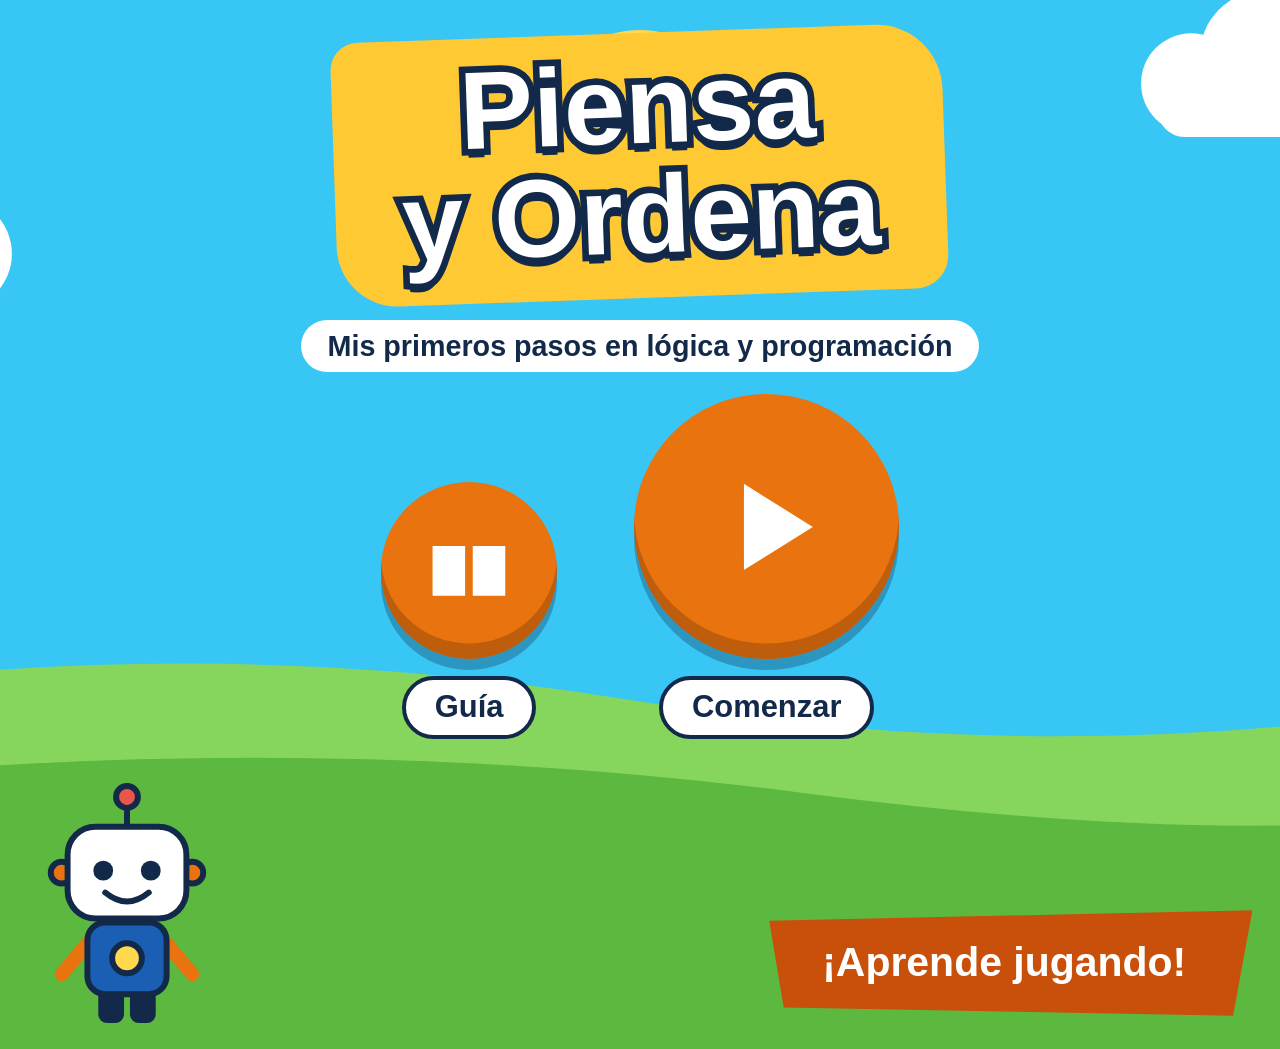
==== index.html @ 7f55fd0a "Add initial HTML structure, SVG images, and JavaScript functionality for the educational app - Creat" ====
<!DOCTYPE html>
<html lang="es">
<head>
  <meta charset="UTF-8">
  <meta name="viewport" content="width=device-width, initial-scale=1">
  <title>Piensa y Ordena - Informática, primer grado</title>
  <link rel="stylesheet" href="css/estilos.css">
</head>
<body>

  <main id="app">

    <!-- PANTALLA 1: INICIO (portada y guía didáctica) -->
    <section id="pantalla-inicio" class="pantalla escena" aria-labelledby="titulo-inicio">

      <header class="cabecera">
        <h1 id="titulo-inicio" class="titulo"><span>Piensa</span><span>y Ordena</span></h1>
        <p class="subtitulo">Mis primeros pasos en lógica y programación</p>
      </header>

      <div class="botones">
        <button type="button" id="btn-guia" class="boton-redondo">
          <span class="circulo">
            <svg viewBox="0 0 24 24" aria-hidden="true"><path d="M2.5 5.5h8.5v13H2.5zM13 5.5h8.5v13H13z"/></svg>
          </span>
          <span class="etiqueta">Guía</span>
        </button>

        <button type="button" id="btn-comenzar" class="boton-redondo grande">
          <span class="circulo">
            <svg viewBox="0 0 24 24" aria-hidden="true"><path d="M8 4.5v15l12-7.5z"/></svg>
          </span>
          <span class="etiqueta">Comenzar</span>
        </button>
      </div>

      <p id="aviso" class="aviso" role="status" aria-live="polite"></p>

      <div class="pie">
        <img class="mascota" src="img/mascota.svg" alt="">
        <p class="cinta">¡Aprende jugando!</p>
      </div>

      <!-- GUÍA DIDÁCTICA (se abre con el botón Guía) -->
      <dialog id="guia" aria-labelledby="guia-titulo">
        <div class="guia-contenido">
          <h2 id="guia-titulo">Guía didáctica</h2>

          <div class="guia-columnas">
            <section aria-labelledby="datos-titulo">
              <h3 id="datos-titulo">Datos del recurso</h3>
              <dl>
                <dt>Nivel educativo</dt>
                <dd>Primer grado de primaria</dd>
                <dt>Asignatura</dt>
                <dd>Informática, Área 4: Lógica y Programación</dd>
                <dt>Dirigido a</dt>
                <dd>Estudiantes de primer grado, de 6 a 7 años</dd>
                <dt>Objetivo de aprendizaje (MEDUCA)</dt>
                <dd>Reconocer los principios básicos de programación a través de ejemplos simples y juegos interactivos.</dd>
              </dl>
            </section>

            <section aria-labelledby="nav-titulo">
              <h3 id="nav-titulo">Cómo moverte</h3>
              <ul>
                <li>Toca <strong>Adelante</strong> para ir a la siguiente pantalla.</li>
                <li>Toca <strong>Atrás</strong> para volver.</li>
                <li>Toca <strong>Inicio</strong> para regresar a esta pantalla.</li>
                <li>Toca <strong>Mapa</strong> para elegir a dónde ir.</li>
                <li>Toca <strong>Ayuda</strong> si no sabes qué hacer.</li>
                <li>Toca <strong>Sonido</strong> para escuchar o silenciar.</li>
              </ul>
            </section>
          </div>

          <button type="button" id="btn-cerrar-guia" class="boton-secundario">Cerrar</button>
        </div>
      </dialog>

    </section>

  </main>

  <script src="js/app.js"></script>
</body>
</html>
---- css/estilos.css ----
/* ==========================================================
   Piensa y Ordena - Estilos
   Etapa 3: pantalla de inicio (estilo escena de juego)
   Diseño fluido: todo se mide en "rem" y el tamaño base crece
   o se reduce según el ancho de la pantalla.
   ========================================================== */

/* ---- Colores y medidas (se cambian aquí) ---- */
:root {
  --tinta: #12294a;          /* texto y contornos */
  --cielo: #38c6f4;
  --azul: #1a5fb4;
  --azul-oscuro: #134a8e;
  --amarillo: #ffc933;
  --naranja: #e8730f;        /* botones redondos */
  --naranja-oscuro: #c8500a; /* cinta */
  --blanco: #ffffff;
  --borde: #b9d6ee;

  --fuente: "Trebuchet MS", "Segoe UI", Verdana, Arial, sans-serif;
}

/* Tamaño base fluido: 14px en celulares, hasta 30px en pantallas grandes */
html { font-size: clamp(14px, 1.1vw + 8px, 30px); }

/* ---- Base ---- */
* { box-sizing: border-box; }

body {
  margin: 0;
  font-family: var(--fuente);
  font-size: 1.25rem;
  line-height: 1.5;
  color: var(--tinta);
  background: var(--cielo);
}

/* ---- Escena de inicio ---- */
.escena {
  min-height: 100vh;
  min-height: 100dvh;        /* respeta la barra del navegador en celulares */
  display: flex;
  flex-direction: column;
  align-items: center;
  justify-content: space-between;
  padding: 1.5rem 1.25rem 0;
  background: url("../img/fondo.svg") center bottom / cover no-repeat, var(--cielo);
}

/* ---- Título ---- */
.cabecera { text-align: center; }

.titulo {
  display: inline-flex;
  flex-direction: column;
  margin: 0;
  padding: 0.15em 0.6em 0.25em;
  font-size: min(5rem, 14vw);  /* nunca más ancho que la pantalla */
  line-height: 1;
  color: var(--blanco);
  background: var(--amarillo);
  border-radius: 0.25em 0.6em 0.3em 0.55em;
  transform: rotate(-2deg);
  -webkit-text-stroke: 0.12em var(--tinta);
  paint-order: stroke fill;
  text-shadow: 0 0.08em 0 var(--tinta);
}

.subtitulo {
  display: inline-block;
  max-width: 100%;
  margin: 1rem 0 0;
  padding: 0.2rem 1.2rem;
  font-size: 1.3rem;
  font-weight: bold;
  background: var(--blanco);
  border-radius: 1.3rem;
}

/* ---- Botones redondos ---- */
.botones {
  display: flex;
  align-items: flex-end;
  justify-content: center;
  gap: clamp(1.5rem, 6vw, 4rem);
  margin: 1rem 0;
}

.boton-redondo {
  display: flex;
  flex-direction: column;
  align-items: center;
  gap: 0.75rem;
  padding: 0;
  font: inherit;
  color: var(--tinta);
  background: none;
  border: 0;
  cursor: pointer;
}

.circulo {
  display: flex;
  align-items: center;
  justify-content: center;
  width: 8rem;
  height: 8rem;
  background: var(--naranja);
  border-radius: 50%;
  box-shadow: inset 0 -0.7rem 0 rgba(0, 0, 0, 0.18), 0 0.5rem 0 rgba(18, 41, 74, 0.3);
}

.grande .circulo {
  width: 12rem;
  height: 12rem;
}

.circulo svg {
  width: 52%;
  height: 52%;
  fill: var(--blanco);
}

.etiqueta {
  padding: 0.2rem 1.3rem;
  font-size: 1.4rem;
  font-weight: bold;
  background: var(--blanco);
  border: 0.2rem solid var(--tinta);
  border-radius: 999px;
}

.boton-redondo:active .circulo { transform: translateY(0.4rem); }

.boton-redondo:focus-visible {
  outline: 0.3rem solid var(--amarillo);
  outline-offset: 0.4rem;
  border-radius: 1.5rem;
}

.aviso {
  max-width: 100%;
  margin: 0;
  padding: 0.1rem 1.1rem;
  font-size: 1.05rem;
  text-align: center;
  background: var(--blanco);
  border-radius: 1rem;
}

.aviso:empty { display: none; }

/* ---- Mascota y cinta ---- */
.pie {
  display: flex;
  align-items: flex-end;
  justify-content: space-between;
  width: 100%;
  max-width: 70rem;
  margin-top: 0.75rem;
}

.mascota {
  width: 9rem;
  height: auto;
  margin-bottom: 0.6rem;
}

.cinta {
  margin: 0 0 1.5rem;
  padding: 1rem 3rem 1rem 2.4rem;
  font-size: clamp(1.1rem, 3.2vw, 2rem);
  font-weight: bold;
  color: var(--blanco);
  background: var(--naranja-oscuro);
  clip-path: polygon(0 10%, 100% 0, 96% 100%, 3% 92%);
}

/* ---- Guía didáctica (ventana) ---- */
dialog {
  width: min(48rem, 92vw);
  max-height: 90vh;
  max-height: 90dvh;
  padding: 0;
  overflow: auto;
  color: var(--tinta);
  background: var(--blanco);
  border: 0.25rem solid var(--borde);
  border-radius: 1.4rem;
}

dialog::backdrop { background: rgba(18, 41, 74, 0.6); }

.guia-contenido { padding: 1.5rem 2rem 1.75rem; }

.guia-contenido h2 {
  display: inline-block;
  margin: 0 0 1rem;
  padding-bottom: 0.4rem;
  font-size: 2rem;
  border-bottom: 0.25rem solid var(--amarillo);
}

.guia-columnas {
  display: grid;
  grid-template-columns: 1fr 1fr;
  gap: 1.75rem;
}

.guia-contenido h3 {
  margin: 0 0 0.5rem;
  font-size: 1.3rem;
  color: var(--azul);
}

.guia-contenido dl { margin: 0; }
.guia-contenido dt { margin-top: 0.6rem; font-size: 1.05rem; font-weight: bold; }
.guia-contenido dd { margin: 0; font-size: 1.1rem; }
.guia-contenido ul { margin: 0; padding-left: 1.4rem; }
.guia-contenido li { margin-bottom: 0.4rem; font-size: 1.1rem; }

.boton-secundario {
  display: block;
  margin: 1.5rem 0 0 auto;
  padding: 0.6rem 2.2rem;
  min-height: 3.2rem;
  font: inherit;
  font-size: 1.3rem;
  font-weight: bold;
  color: var(--blanco);
  background: var(--azul);
  border: 0;
  border-bottom: 0.3rem solid var(--azul-oscuro);
  border-radius: 0.75rem;
  cursor: pointer;
}

.boton-secundario:hover { background: var(--azul-oscuro); }

.boton-secundario:focus-visible {
  outline: 0.25rem solid var(--amarillo);
  outline-offset: 0.2rem;
}

/* ==========================================================
   Pantallas pequeñas
   ========================================================== */

/* Tableta vertical */
@media (max-width: 800px) {
  .guia-columnas { grid-template-columns: 1fr; }
  .guia-contenido { padding: 1.25rem 1.25rem 1.5rem; }
}

/* Celulares */
@media (max-width: 480px) {
  .escena { padding: 1rem 0.75rem 0; }
  .mascota { width: 5.5rem; }
  .cinta { padding: 0.7rem 1.8rem 0.7rem 1.5rem; margin-bottom: 1rem; }
  .subtitulo { font-size: 1.1rem; }
}

/* Pantallas bajas (celular o tableta en horizontal) */
@media (max-height: 560px) {
  .titulo { font-size: min(3rem, 14vw); }
  .circulo { width: 5.5rem; height: 5.5rem; }
  .grande .circulo { width: 7.5rem; height: 7.5rem; }
  .etiqueta { font-size: 1.15rem; }
  .botones { margin: 0.5rem 0; }
  .mascota { width: 4.5rem; }
  .cinta { margin-bottom: 0.75rem; padding-top: 0.5rem; padding-bottom: 0.5rem; }
}
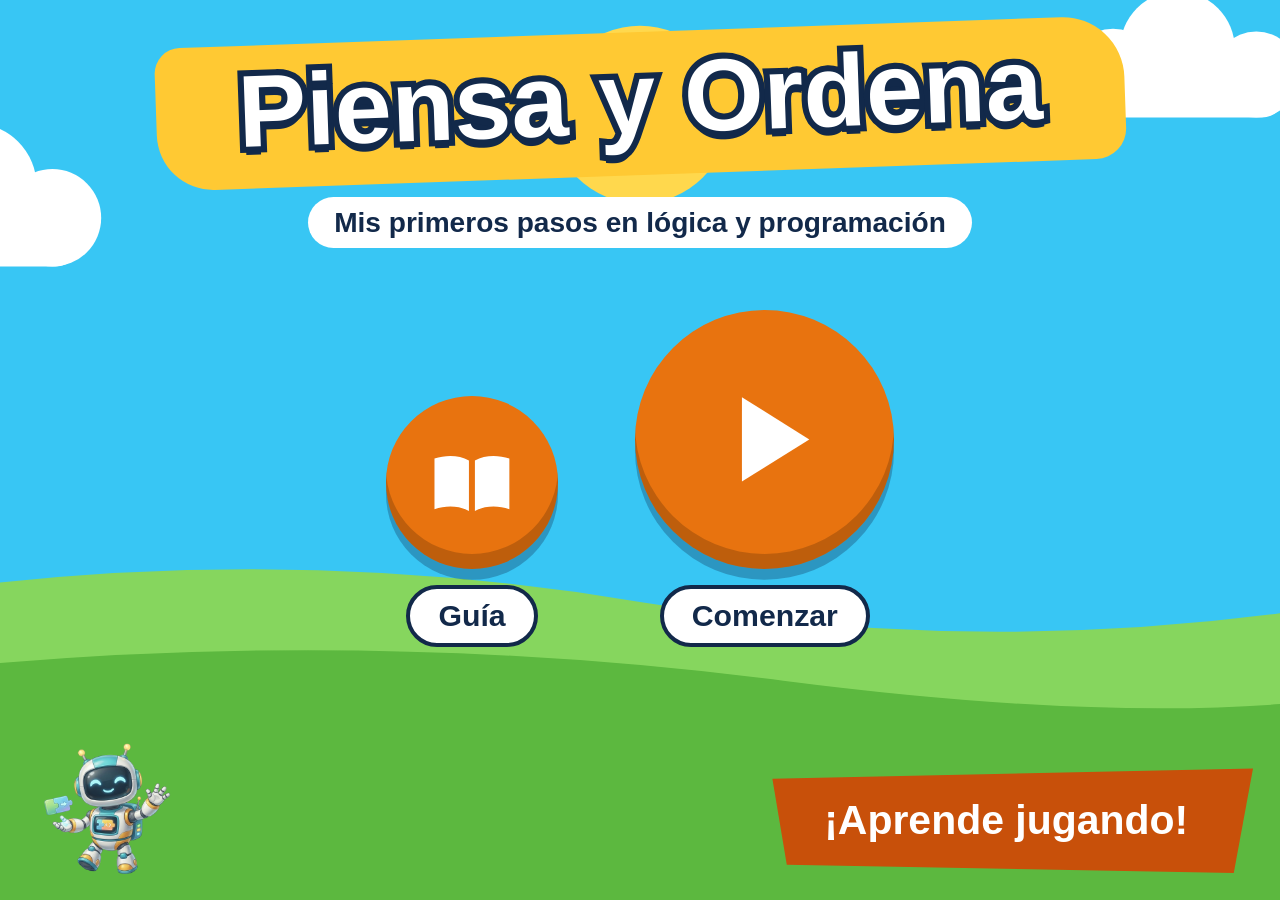
==== commit 189f64a2: "Add new content pages: Mapa de contenidos and Video - Created mapa.html with a structured content ma" ====
--- a/index.html
+++ b/index.html
@@ -6,12 +6,12 @@
   <title>Piensa y Ordena - Informática, primer grado</title>
   <link rel="stylesheet" href="css/estilos.css">
 </head>
-<body>
+<body data-pagina="inicio">
 
   <main id="app">
 
-    <!-- PANTALLA 1: INICIO (portada y guía didáctica) -->
-    <section id="pantalla-inicio" class="pantalla escena" aria-labelledby="titulo-inicio">
+    <!-- INICIO: portada y guía didáctica -->
+    <section class="escena" aria-labelledby="titulo-inicio">
 
       <header class="cabecera">
         <h1 id="titulo-inicio" class="titulo"><span>Piensa</span><span>y Ordena</span></h1>
@@ -21,23 +21,21 @@
       <div class="botones">
         <button type="button" id="btn-guia" class="boton-redondo">
           <span class="circulo">
-            <svg viewBox="0 0 24 24" aria-hidden="true"><path d="M2.5 5.5h8.5v13H2.5zM13 5.5h8.5v13H13z"/></svg>
+            <svg viewBox="0 0 24 24" aria-hidden="true"><path d="M2 5.5C5 4.5 8.5 4.5 11.2 6v13.5C8.5 18 5 18 2 19zM22 5.5C19 4.5 15.5 4.5 12.8 6v13.5c2.7-1.5 6.2-1.5 9.2-.5z"/></svg>
           </span>
           <span class="etiqueta">Guía</span>
         </button>
 
-        <button type="button" id="btn-comenzar" class="boton-redondo grande">
+        <a class="boton-redondo grande" href="mapa.html">
           <span class="circulo">
             <svg viewBox="0 0 24 24" aria-hidden="true"><path d="M8 4.5v15l12-7.5z"/></svg>
           </span>
           <span class="etiqueta">Comenzar</span>
-        </button>
+        </a>
       </div>
 
-      <p id="aviso" class="aviso" role="status" aria-live="polite"></p>
-
       <div class="pie">
-        <img class="mascota" src="img/mascota.svg" alt="">
+        <img class="mascota" src="img/Pixel.png" alt="">
         <p class="cinta">¡Aprende jugando!</p>
       </div>
 
@@ -74,14 +72,14 @@
             </section>
           </div>
 
-          <button type="button" id="btn-cerrar-guia" class="boton-secundario">Cerrar</button>
+          <button type="button" class="boton-secundario cerrar">Cerrar</button>
         </div>
       </dialog>
+    </section>
 
-    </section>
 
   </main>
 
   <script src="js/app.js"></script>
 </body>
-</html>
+</html>
--- a/css/estilos.css
+++ b/css/estilos.css
@@ -20,8 +20,8 @@
   --fuente: "Trebuchet MS", "Segoe UI", Verdana, Arial, sans-serif;
 }
 
-/* Tamaño base fluido: 14px en celulares, hasta 30px en pantallas grandes */
-html { font-size: clamp(14px, 1.1vw + 8px, 30px); }
+/* Tamaño base fluido: depende del ancho Y del alto de la ventana (14px a 30px) */
+html { font-size: clamp(14px, min(1.1vw + 8px, 2vh), 30px); }
 
 /* ---- Base ---- */
 * { box-sizing: border-box; }
@@ -32,8 +32,17 @@
   font-size: 1.25rem;
   line-height: 1.5;
   color: var(--tinta);
-  background: var(--cielo);
-}
+  background: url("../img/fondo.svg") center bottom / cover no-repeat, var(--cielo);
+  min-height: 100vh;
+  min-height: 100dvh;
+  display: flex;
+  flex-direction: column;
+}
+
+#app { flex: 1; }
+
+/* El atributo hidden siempre oculta, aunque la clase use display */
+[hidden] { display: none !important; }
 
 /* ---- Escena de inicio ---- */
 .escena {
@@ -44,11 +53,15 @@
   align-items: center;
   justify-content: space-between;
   padding: 1.5rem 1.25rem 0;
-  background: url("../img/fondo.svg") center bottom / cover no-repeat, var(--cielo);
 }
 
 /* ---- Título ---- */
-.cabecera { text-align: center; }
+.cabecera {
+  display: flex;
+  flex-direction: column;
+  align-items: center;
+  text-align: center;
+}
 
 .titulo {
   display: inline-flex;
@@ -97,6 +110,7 @@
   background: none;
   border: 0;
   cursor: pointer;
+  text-decoration: none;
 }
 
 .circulo {
@@ -138,25 +152,13 @@
   border-radius: 1.5rem;
 }
 
-.aviso {
-  max-width: 100%;
-  margin: 0;
-  padding: 0.1rem 1.1rem;
-  font-size: 1.05rem;
-  text-align: center;
-  background: var(--blanco);
-  border-radius: 1rem;
-}
-
-.aviso:empty { display: none; }
-
 /* ---- Mascota y cinta ---- */
 .pie {
   display: flex;
   align-items: flex-end;
   justify-content: space-between;
   width: 100%;
-  max-width: 70rem;
+  max-width: 90rem;
   margin-top: 0.75rem;
 }
 
@@ -221,7 +223,10 @@
 
 .boton-secundario {
   display: block;
+  width: fit-content;
   margin: 1.5rem 0 0 auto;
+  text-align: center;
+  text-decoration: none;
   padding: 0.6rem 2.2rem;
   min-height: 3.2rem;
   font: inherit;
@@ -242,6 +247,288 @@
   outline-offset: 0.2rem;
 }
 
+/* ---- Pantallas internas ---- */
+.interna {
+  width: 100%;
+  max-width: 70rem;
+  margin: 0 auto;
+  padding: 1.5rem 1.25rem 2rem;
+}
+
+.tarjeta {
+  padding: 1.5rem 2rem 2rem;
+  background: var(--blanco);
+  border: 0.25rem solid var(--borde);
+  border-radius: 1.4rem;
+}
+
+.tarjeta h2 {
+  display: inline-block;
+  margin: 0 0 1rem;
+  padding-bottom: 0.4rem;
+  font-size: 2.2rem;
+  line-height: 1.15;
+  border-bottom: 0.25rem solid var(--amarillo);
+}
+
+.etiqueta-seccion {
+  margin: 0 0 0.2rem;
+  font-size: 1rem;
+  font-weight: bold;
+  color: var(--azul);
+  text-transform: uppercase;
+  letter-spacing: 0.06em;
+}
+
+.pendiente {
+  margin: 1rem 0 0;
+  padding: 0.8rem 1.2rem;
+  background: #fff6d6;
+  border: 0.15rem dashed var(--naranja-oscuro);
+  border-radius: 0.8rem;
+}
+
+/* ---- Mapa de contenidos ---- */
+.mapa-lista {
+  display: grid;
+  grid-template-columns: repeat(3, 1fr);
+  gap: 1.1rem;
+  margin: 1.25rem 0 0;
+  padding: 0;
+  list-style: none;
+}
+
+.tarjeta-mapa {
+  position: relative;
+  display: flex;
+  flex-direction: column;
+  align-items: flex-start;
+  gap: 0.2rem;
+  width: 100%;
+  height: 100%;
+  min-height: 8rem;
+  padding: 1rem 1.2rem;
+  font: inherit;
+  text-align: left;
+  color: var(--tinta);
+  text-decoration: none;
+  background: #f2f9ff;
+  border: 0.2rem solid var(--borde);
+  border-bottom-width: 0.4rem;
+  border-radius: 1rem;
+  cursor: pointer;
+}
+
+.tarjeta-mapa:hover { background: #e2f1fd; border-color: var(--azul); }
+
+.numero {
+  display: flex;
+  align-items: center;
+  justify-content: center;
+  width: 2.4rem;
+  height: 2.4rem;
+  font-size: 1.4rem;
+  font-weight: bold;
+  color: var(--blanco);
+  background: var(--naranja-oscuro);
+  border-radius: 50%;
+}
+
+.grupo {
+  font-size: 0.95rem;
+  font-weight: bold;
+  color: var(--azul);
+  text-transform: uppercase;
+  letter-spacing: 0.05em;
+}
+
+.nombre { font-size: 1.35rem; font-weight: bold; line-height: 1.2; }
+
+.marca {
+  display: none;
+  position: absolute;
+  top: 0.8rem;
+  right: 0.9rem;
+  padding: 0.1rem 0.7rem;
+  font-size: 0.95rem;
+  font-weight: bold;
+  color: var(--blanco);
+  background: #2a8a4f;
+  border-radius: 999px;
+}
+
+.tarjeta-mapa.visto .marca { display: block; }
+
+/* ---- Barra de navegación ---- */
+.barra {
+  position: sticky;
+  bottom: 0;
+  z-index: 5;
+  display: flex;
+  justify-content: space-between;
+  gap: 0.5rem;
+  padding: 0.6rem 1rem;
+  background: var(--blanco);
+  border-top: 0.25rem solid var(--borde);
+}
+
+.barra-grupo { display: flex; gap: 0.5rem; }
+
+.nav-btn {
+  display: flex;
+  flex-direction: column;
+  align-items: center;
+  justify-content: center;
+  gap: 0.1rem;
+  min-width: 4.8rem;
+  min-height: 3.9rem;
+  padding: 0.3rem 0.6rem;
+  font: inherit;
+  font-size: 0.95rem;
+  font-weight: bold;
+  color: var(--blanco);
+  text-decoration: none;
+  background: var(--azul);
+  border: 0;
+  border-bottom: 0.25rem solid var(--azul-oscuro);
+  border-radius: 0.8rem;
+  cursor: pointer;
+}
+
+.nav-btn.principal { background: var(--naranja-oscuro); border-bottom-color: #8f3806; }
+.nav-btn[aria-disabled="true"] { opacity: 0.4; cursor: not-allowed; pointer-events: none; }
+.nav-btn:active:not([aria-disabled="true"]) { transform: translateY(0.15rem); }
+
+.icono { width: 1.7rem; height: 1.7rem; fill: currentColor; }
+
+.icono .trazo {
+  fill: none;
+  stroke: currentColor;
+  stroke-width: 2.8;
+  stroke-linecap: round;
+  stroke-linejoin: round;
+}
+
+.nav-btn[aria-pressed="false"] .ico-on,
+.nav-btn[aria-pressed="true"] .ico-off { display: none; }
+
+.tarjeta-mapa:focus-visible,
+.nav-btn:focus-visible {
+  outline: 0.3rem solid var(--tinta);
+  outline-offset: 0.15rem;
+}
+
+/* ---- Contenido educativo ---- */
+.bit { display: flex; align-items: flex-end; gap: 1.2rem; margin: 1rem 0 1.25rem; }
+.bit img { flex: none; width: 6rem; height: auto; }
+
+.globo {
+  position: relative;
+  margin: 0 0 1rem;
+  padding: 0.9rem 1.3rem;
+  font-size: 1.3rem;
+  font-weight: bold;
+  background: #e2f1fd;
+  border: 0.2rem solid var(--borde);
+  border-radius: 1.2rem;
+}
+
+.globo::before {
+  content: "";
+  position: absolute;
+  left: -0.8rem;
+  bottom: 1rem;
+  border-style: solid;
+  border-width: 0.6rem 0.8rem 0.6rem 0;
+  border-color: transparent var(--borde) transparent transparent;
+}
+
+.idea {
+  margin: 1.25rem 0;
+  padding: 1rem 1.4rem;
+  font-size: 1.5rem;
+  font-weight: bold;
+  background: #fff6d6;
+  border-left: 0.5rem solid var(--amarillo);
+  border-radius: 0.8rem;
+}
+
+.tarjeta h3 { margin: 1.5rem 0 0.5rem; font-size: 1.4rem; color: var(--azul); }
+.tarjeta h3.subtitulo-pagina { margin-top: 0; }
+
+.pasos { display: grid; gap: 0.7rem; margin: 0.75rem 0; padding: 0; list-style: none; }
+
+.pasos li {
+  display: flex;
+  align-items: center;
+  gap: 1rem;
+  padding: 0.7rem 1.1rem;
+  font-size: 1.3rem;
+  font-weight: bold;
+  background: #f2f9ff;
+  border: 0.2rem solid var(--borde);
+  border-radius: 1rem;
+}
+
+.pasos .numero { flex: none; }
+.nota { margin: 0.75rem 0; font-size: 1.2rem; }
+
+.acciones { display: flex; flex-wrap: wrap; gap: 1rem; margin-top: 1.5rem; }
+.acciones .boton-secundario { margin: 0; }
+
+.boton-escuchar {
+  display: inline-flex;
+  align-items: center;
+  gap: 0.5rem;
+  margin: 0 0 0.5rem;
+  padding: 0.4rem 1.1rem;
+  font: inherit;
+  font-size: 1.1rem;
+  font-weight: bold;
+  color: var(--blanco);
+  background: var(--azul);
+  border: 0;
+  border-bottom: 0.25rem solid var(--azul-oscuro);
+  border-radius: 0.8rem;
+  cursor: pointer;
+}
+
+.boton-escuchar:focus-visible { outline: 0.3rem solid var(--tinta); outline-offset: 0.15rem; }
+
+.video-caja video { display: block; width: min(100%, 100vh); margin: 0 auto; aspect-ratio: 16 / 9; background: #000; border-radius: 1rem; }
+
+details { margin-top: 1rem; font-size: 1.15rem; }
+summary { cursor: pointer; font-weight: bold; color: var(--azul); }
+details ol { margin: 0.5rem 0 0; padding-left: 1.5rem; }
+details li { margin-bottom: 0.4rem; }
+
+.lista-datos { margin: 0.5rem 0; padding-left: 1.4rem; font-size: 1.15rem; }
+.completar { padding: 0 0.3rem; background: #fff6d6; }
+.tabla-caja { overflow-x: auto; }
+.tabla { width: 100%; border-collapse: collapse; font-size: 1.05rem; }
+.tabla th, .tabla td { padding: 0.6rem 0.8rem; text-align: left; vertical-align: top; border-bottom: 0.15rem solid var(--borde); }
+.tabla th { background: #f2f9ff; }
+
+/* ==========================================================
+   Pantallas anchas (computadoras y tabletas en horizontal)
+   Título en una sola línea y tamaño calculado con más holgura,
+   para aprovechar mejor el ancho y que todo se vea más grande.
+   ========================================================== */
+@media (min-aspect-ratio: 5/4) {
+  html { font-size: clamp(14px, min(1.1vw + 8px, 2.4vh), 30px); }
+
+  .titulo {
+    flex-direction: row;
+    gap: 0.3em;
+    padding: 0.15em 0.8em 0.25em;
+    font-size: min(5.5rem, 8vw);
+  }
+
+  .botones { margin: 0.5rem 0; }
+  .mascota { width: 7.5rem; }
+  .cinta { margin-bottom: 1.25rem; }
+}
+
 /* ==========================================================
    Pantallas pequeñas
    ========================================================== */
@@ -250,6 +537,8 @@
 @media (max-width: 800px) {
   .guia-columnas { grid-template-columns: 1fr; }
   .guia-contenido { padding: 1.25rem 1.25rem 1.5rem; }
+  .mapa-lista { grid-template-columns: repeat(2, 1fr); }
+  .tarjeta { padding: 1.25rem 1.25rem 1.5rem; }
 }
 
 /* Celulares */
@@ -258,6 +547,16 @@
   .mascota { width: 5.5rem; }
   .cinta { padding: 0.7rem 1.8rem 0.7rem 1.5rem; margin-bottom: 1rem; }
   .subtitulo { font-size: 1.1rem; }
+  .interna { padding: 1rem 0.75rem 1.25rem; }
+  .tarjeta h2 { font-size: 1.7rem; }
+  .bit img { width: 4.5rem; }
+  .globo { font-size: 1.1rem; }
+  .idea { font-size: 1.25rem; }
+  .mapa-lista { grid-template-columns: 1fr; }
+  .tarjeta-mapa { min-height: 0; }
+  .barra { padding: 0.4rem 0.4rem; gap: 0.25rem; }
+  .barra-grupo { flex: 1; gap: 0.25rem; }
+  .nav-btn { flex: 1; min-width: 0; padding: 0.3rem 0.1rem; font-size: 0.72rem; }
 }
 
 /* Pantallas bajas (celular o tableta en horizontal) */
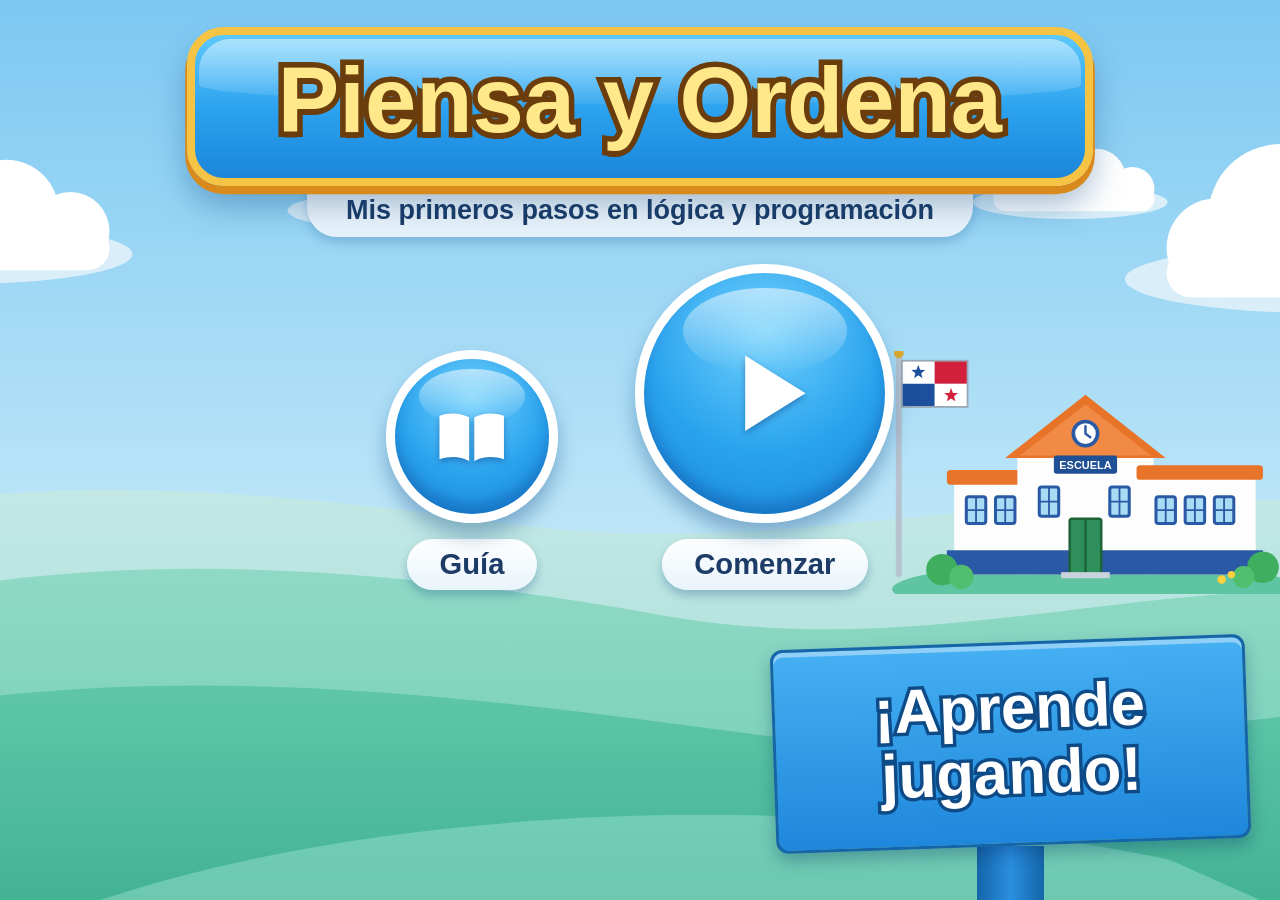
==== commit 5470eb08: "feat: Update game interface and add new activities - Updated index.html to include a new school SVG " ====
--- a/index.html
+++ b/index.html
@@ -34,9 +34,11 @@
         </a>
       </div>
 
-      <div class="pie">
-        <img class="mascota" src="img/Pixel.png" alt="">
-        <p class="cinta">¡Aprende jugando!</p>
+      <img class="escuela" src="img/escuela.svg" alt="">
+      <img class="mascota" src="img/pixel.png" alt="">
+      <div class="letrero">
+        <p class="letrero-tabla">¡Aprende<br>jugando!</p>
+        <span class="letrero-poste"></span>
       </div>
 
       <!-- GUÍA DIDÁCTICA (se abre con el botón Guía) -->
@@ -82,4 +84,4 @@
 
   <script src="js/app.js"></script>
 </body>
-</html>+</html>
--- a/css/estilos.css
+++ b/css/estilos.css
@@ -44,19 +44,22 @@
 /* El atributo hidden siempre oculta, aunque la clase use display */
 [hidden] { display: none !important; }
 
-/* ---- Escena de inicio ---- */
+/* ---- Escena de inicio (réplica del diseño aprobado) ---- */
 .escena {
+  position: relative;
   min-height: 100vh;
   min-height: 100dvh;        /* respeta la barra del navegador en celulares */
   display: flex;
   flex-direction: column;
   align-items: center;
-  justify-content: space-between;
-  padding: 1.5rem 1.25rem 0;
-}
-
-/* ---- Título ---- */
+  padding: 1.25rem 1.25rem 0;
+  overflow: hidden;
+}
+
+/* Título: letrero azul brillante con borde dorado */
 .cabecera {
+  position: relative;
+  z-index: 3;
   display: flex;
   flex-direction: column;
   align-items: center;
@@ -64,39 +67,60 @@
 }
 
 .titulo {
+  position: relative;
+  z-index: 2;
   display: inline-flex;
   flex-direction: column;
+  align-items: center;
   margin: 0;
-  padding: 0.15em 0.6em 0.25em;
-  font-size: min(5rem, 14vw);  /* nunca más ancho que la pantalla */
-  line-height: 1;
-  color: var(--blanco);
-  background: var(--amarillo);
-  border-radius: 0.25em 0.6em 0.3em 0.55em;
-  transform: rotate(-2deg);
-  -webkit-text-stroke: 0.12em var(--tinta);
+  padding: 0.2em 0.9em 0.3em;
+  font-size: min(4.6rem, 13vw);
+  line-height: 1.05;
+  background: linear-gradient(#5cc8fb 0%, #2aa0ee 55%, #1b86da 100%);
+  border: 0.09em solid #f6c445;
+  border-radius: 0.4em;
+  box-shadow: 0 0.07em 0 0.02em #d88a1c, 0 0.22em 0.35em rgba(10, 70, 130, 0.35);
+}
+
+.titulo::before {            /* brillo superior */
+  content: "";
+  position: absolute;
+  inset: 0.04em 0.04em 52% 0.04em;
+  border-radius: 0.34em 0.34em 50% 50% / 0.34em 0.34em 30% 30%;
+  background: linear-gradient(rgba(255, 255, 255, 0.5), rgba(255, 255, 255, 0.06));
+}
+
+.titulo span {
+  position: relative;
+  color: #ffe88a;
+  -webkit-text-stroke: 0.12em #6b3d0c;
   paint-order: stroke fill;
-  text-shadow: 0 0.08em 0 var(--tinta);
+  text-shadow: 0 0.06em 0 #6b3d0c;
 }
 
 .subtitulo {
-  display: inline-block;
+  position: relative;
+  z-index: 1;
   max-width: 100%;
-  margin: 1rem 0 0;
-  padding: 0.2rem 1.2rem;
-  font-size: 1.3rem;
-  font-weight: bold;
-  background: var(--blanco);
-  border-radius: 1.3rem;
+  margin: -0.5rem 0 0;
+  padding: 0.7rem 1.8rem 0.3rem;
+  font-size: 1.25rem;
+  font-weight: bold;
+  color: #1c3b66;
+  background: linear-gradient(#fff, #e6f3fb);
+  border-radius: 0 0 1.4rem 1.4rem;
+  box-shadow: 0 0.25rem 0.5rem rgba(10, 70, 130, 0.22);
 }
 
 /* ---- Botones redondos ---- */
 .botones {
+  position: relative;
+  z-index: 3;
   display: flex;
   align-items: flex-end;
   justify-content: center;
   gap: clamp(1.5rem, 6vw, 4rem);
-  margin: 1rem 0;
+  margin-top: 3vh;
 }
 
 .boton-redondo {
@@ -114,14 +138,27 @@
 }
 
 .circulo {
+  position: relative;
   display: flex;
   align-items: center;
   justify-content: center;
   width: 8rem;
   height: 8rem;
-  background: var(--naranja);
+  background: radial-gradient(circle at 50% 25%, #6fd0fc 0%, #2aa3ee 55%, #1a86d8 100%);
+  border: 0.45rem solid #fff;
   border-radius: 50%;
-  box-shadow: inset 0 -0.7rem 0 rgba(0, 0, 0, 0.18), 0 0.5rem 0 rgba(18, 41, 74, 0.3);
+  box-shadow: 0 0.6rem 0.9rem rgba(10, 70, 130, 0.35), inset 0 -0.5rem 0.6rem rgba(10, 70, 150, 0.35);
+}
+
+.circulo::before {           /* brillo */
+  content: "";
+  position: absolute;
+  top: 6%;
+  left: 16%;
+  width: 68%;
+  height: 36%;
+  border-radius: 50%;
+  background: linear-gradient(rgba(255, 255, 255, 0.55), rgba(255, 255, 255, 0));
 }
 
 .grande .circulo {
@@ -130,18 +167,21 @@
 }
 
 .circulo svg {
-  width: 52%;
-  height: 52%;
-  fill: var(--blanco);
+  position: relative;
+  width: 50%;
+  height: 50%;
+  fill: #fff;
+  filter: drop-shadow(0 0.15rem 0.15rem rgba(10, 60, 130, 0.45));
 }
 
 .etiqueta {
-  padding: 0.2rem 1.3rem;
-  font-size: 1.4rem;
-  font-weight: bold;
-  background: var(--blanco);
-  border: 0.2rem solid var(--tinta);
+  padding: 0.15rem 1.5rem;
+  font-size: 1.35rem;
+  font-weight: bold;
+  color: #1c3b66;
+  background: linear-gradient(#fff, #e9f4fb);
   border-radius: 999px;
+  box-shadow: 0 0.25rem 0.45rem rgba(10, 70, 130, 0.28);
 }
 
 .boton-redondo:active .circulo { transform: translateY(0.4rem); }
@@ -152,30 +192,61 @@
   border-radius: 1.5rem;
 }
 
-/* ---- Mascota y cinta ---- */
-.pie {
-  display: flex;
-  align-items: flex-end;
-  justify-content: space-between;
+/* ---- Decoración: Pixel, escuela y letrero ---- */
+.mascota {
+  position: absolute;
+  z-index: 2;
+  left: 1vw;
+  bottom: -1.5vh;
+  height: min(66vh, 40vw);
+  width: auto;
+}
+
+.escuela {
+  position: absolute;
+  z-index: 1;
+  right: 0;
+  bottom: 34vh;
+  height: 27vh;
+  width: auto;
+}
+
+.letrero {
+  position: absolute;
+  z-index: 2;
+  right: 2.5vw;
+  bottom: 0;
+  width: min(22rem, 38vw);
+  display: flex;
+  flex-direction: column;
+  align-items: center;
+  container-type: inline-size;
+}
+
+.letrero-tabla {
   width: 100%;
-  max-width: 90rem;
-  margin-top: 0.75rem;
-}
-
-.mascota {
-  width: 9rem;
-  height: auto;
-  margin-bottom: 0.6rem;
-}
-
-.cinta {
-  margin: 0 0 1.5rem;
-  padding: 1rem 3rem 1rem 2.4rem;
-  font-size: clamp(1.1rem, 3.2vw, 2rem);
-  font-weight: bold;
-  color: var(--blanco);
-  background: var(--naranja-oscuro);
-  clip-path: polygon(0 10%, 100% 0, 96% 100%, 3% 92%);
+  margin: 0;
+  padding: 0.5em 0.4em 0.6em;
+  font-size: 2.2rem;          /* si el navegador no entiende cqw */
+  font-size: 13cqw;
+  font-weight: bold;
+  line-height: 1.05;
+  text-align: center;
+  color: #fff;
+  background: linear-gradient(#45b0f2, #1f87dc);
+  border: 0.06em solid #1565a8;
+  border-radius: 0.2em;
+  box-shadow: inset 0 0.08em 0 rgba(255, 255, 255, 0.4), 0 0.12em 0.25em rgba(0, 40, 100, 0.3);
+  transform: rotate(-2deg);
+  -webkit-text-stroke: 0.11em #0e4a86;
+  paint-order: stroke fill;
+  text-shadow: 0 0.05em 0 #0e4a86;
+}
+
+.letrero-poste {
+  width: 14%;
+  height: 6vh;
+  background: linear-gradient(90deg, #1565a8, #2a8fe0 50%, #1565a8);
 }
 
 /* ---- Guía didáctica (ventana) ---- */
@@ -252,7 +323,7 @@
   width: 100%;
   max-width: 70rem;
   margin: 0 auto;
-  padding: 1.5rem 1.25rem 2rem;
+  padding: 1rem 1.25rem 1.25rem;
 }
 
 .tarjeta {
@@ -419,8 +490,8 @@
 }
 
 /* ---- Contenido educativo ---- */
-.bit { display: flex; align-items: flex-end; gap: 1.2rem; margin: 1rem 0 1.25rem; }
-.bit img { flex: none; width: 6rem; height: auto; }
+.personaje { display: flex; align-items: flex-end; gap: 1.2rem; margin: 1rem 0 1.25rem; }
+.personaje img { flex: none; width: auto; height: 7.5rem; }
 
 .globo {
   position: relative;
@@ -509,6 +580,173 @@
 .tabla th, .tabla td { padding: 0.6rem 0.8rem; text-align: left; vertical-align: top; border-bottom: 0.15rem solid var(--borde); }
 .tabla th { background: #f2f9ff; }
 
+/* ---- Juego: ¡Encuentra el camino! ---- */
+.juego-cabecera { display: flex; flex-wrap: wrap; align-items: center; justify-content: space-between; gap: 0.3rem 1.5rem; }
+.juego-cabecera h2 { margin: 0 0 0.6rem; }
+.niveles { display: flex; gap: 0.6rem; margin: 0 0 0.6rem; padding: 0; list-style: none; }
+
+.nivel-btn {
+  width: 2.8rem; height: 2.8rem;
+  font: inherit; font-size: 1.3rem; font-weight: bold;
+  color: var(--tinta); background: #f2f9ff;
+  border: 0.2rem solid var(--borde); border-radius: 50%; cursor: pointer;
+}
+.nivel-btn.hecho { background: #d9f2e3; border-color: #2a8a4f; }
+.nivel-btn.actual { color: var(--blanco); background: var(--azul); border-color: var(--azul-oscuro); }
+.nivel-btn:disabled { opacity: 0.45; cursor: not-allowed; }
+
+.consigna { margin: 0 0 0.75rem; font-size: 1.3rem; font-weight: bold; }
+
+.camino { display: grid; grid-template-columns: minmax(0, 1.1fr) minmax(0, 1fr); gap: 1.5rem; align-items: start; }
+.zona-tablero { position: relative; display: grid; gap: 0.6rem; }
+
+.tablero {
+  position: relative;
+  display: grid;
+  grid-template-columns: repeat(var(--cols), 1fr);
+  grid-template-rows: repeat(var(--filas), 1fr);
+  aspect-ratio: var(--cols) / var(--filas);
+  width: min(100%, calc(50vh * var(--cols) / var(--filas)));
+  margin: 0 auto;
+  overflow: hidden;
+  border: 0.3rem solid var(--tinta);
+  border-radius: 1rem;
+}
+
+.celda.c0 { background: #8fdc6a; }
+.celda.c1 { background: #7ccf57; }
+
+.obj, .robot { position: absolute; display: flex; align-items: center; justify-content: center; }
+.obj svg { width: 82%; height: 82%; }
+.robot img { width: 100%; height: 100%; }
+.robot { z-index: 2; transition: left 0.45s ease, top 0.45s ease; }
+.robot img { object-fit: contain; }
+.robot.sacudir img { animation: sacudir 0.6s; }
+.robot.salta img { animation: salta 0.6s ease 3; }
+.estrella.recogida { animation: desaparecer 0.4s forwards; }
+
+.panel { display: grid; gap: 0.9rem; }
+.flechas { display: grid; grid-template-columns: repeat(4, 1fr); gap: 0.6rem; }
+
+.flecha-btn {
+  display: flex; align-items: center; justify-content: center;
+  aspect-ratio: 1.5; padding: 0;
+  color: var(--blanco); background: var(--naranja-oscuro);
+  border: 0; border-bottom: 0.3rem solid #8f3806; border-radius: 1rem; cursor: grab;
+}
+
+.flecha-svg {
+  width: 62%; height: 62%;
+  fill: none; stroke: currentColor; stroke-width: 3.2; stroke-linecap: round; stroke-linejoin: round;
+}
+.f-abajo { transform: rotate(180deg); }
+.f-izquierda { transform: rotate(-90deg); }
+.f-derecha { transform: rotate(90deg); }
+
+.rotulo { margin: 0; font-weight: bold; color: var(--azul); }
+
+.programa {
+  display: grid; grid-template-columns: repeat(auto-fill, minmax(3.4rem, 1fr)); gap: 0.5rem;
+  margin: 0; padding: 0.7rem; list-style: none;
+  background: #f2f9ff; border: 0.2rem dashed var(--borde); border-radius: 1rem;
+}
+
+.ranura {
+  display: flex; align-items: center; justify-content: center;
+  width: 100%; aspect-ratio: 1; padding: 0;
+  color: var(--blanco); background: var(--blanco);
+  border: 0.2rem solid var(--borde); border-radius: 0.7rem;
+}
+button.ranura.llena { background: var(--azul); border-color: var(--azul-oscuro); cursor: pointer; }
+.ranura.activa { color: var(--tinta); background: var(--amarillo); border-color: var(--tinta); }
+
+.acciones-juego { display: flex; flex-wrap: wrap; gap: 0.6rem; }
+
+.btn-juego {
+  padding: 0.6rem 1.3rem; min-height: 3.2rem;
+  font: inherit; font-size: 1.2rem; font-weight: bold;
+  color: var(--blanco); background: var(--azul);
+  border: 0; border-bottom: 0.3rem solid var(--azul-oscuro); border-radius: 0.8rem; cursor: pointer;
+}
+.btn-juego.jugar { flex: 1 1 auto; font-size: 1.5rem; background: #2a8a4f; border-bottom-color: #1d6338; }
+.btn-juego:focus-visible, .flecha-btn:focus-visible, .nivel-btn:focus-visible, button.ranura:focus-visible {
+  outline: 0.3rem solid var(--tinta); outline-offset: 0.15rem;
+}
+
+.mensaje { min-height: 3.2rem; margin: 0; font-size: 1.25rem; font-weight: bold; text-align: center; }
+
+.confeti { position: absolute; inset: 0; overflow: hidden; pointer-events: none; }
+.pieza { position: absolute; top: -1rem; width: 0.8rem; height: 1.2rem; border-radius: 0.2rem; animation: caer 2s ease-in forwards; }
+
+@keyframes sacudir { 0%, 100% { transform: translateX(0); } 20%, 60% { transform: translateX(-12%); } 40%, 80% { transform: translateX(12%); } }
+@keyframes salta { 0%, 100% { transform: translateY(0); } 50% { transform: translateY(-18%); } }
+@keyframes desaparecer { to { transform: scale(1.6); opacity: 0; } }
+@keyframes caer { to { transform: translateY(110%) rotate(360deg); opacity: 0.8; } }
+
+/* ---- Juego: ¡Completa el tablero! (reutiliza .camino, .panel, .personaje, .globo, .btn-juego) ---- */
+.rejilla {
+  display: grid;
+  grid-template-columns: repeat(var(--n), 1fr);
+  gap: 0.5rem;
+  width: min(100%, 50vh);
+  aspect-ratio: 1;
+  margin: 0 auto;
+  padding: 0.6rem;
+  background: #f2f9ff;
+  border: 0.3rem solid var(--tinta);
+  border-radius: 1rem;
+}
+.rejilla.n4 { gap: 0.35rem; }
+
+.casilla {
+  display: flex; align-items: center; justify-content: center;
+  width: 100%; height: 100%; min-width: 0; padding: 0;
+  background: var(--blanco);
+  border: 0.2rem solid var(--borde); border-radius: 0.8rem; cursor: pointer;
+}
+.casilla svg { width: 78%; height: 78%; }
+.casilla.dada { background: #dff0fb; cursor: default; }
+.casilla.vacia { border-style: dashed; }
+.casilla.linea { background: #fff6d6; }
+.casilla.pista, .casilla.choca { border-color: var(--amarillo); box-shadow: 0 0 0 0.25rem rgba(255, 201, 51, 0.8); }
+.casilla.choca { background: #fff0d0; }
+.casilla.sacude { animation: sacudir 0.5s; }
+.casilla.encaja svg { animation: encajar 0.4s ease; }
+.eligiendo .casilla:not(.dada) { border-color: var(--azul); animation: latido 1.1s ease-in-out infinite; }
+
+.bandeja { display: flex; flex-wrap: wrap; gap: 0.8rem; }
+
+.pieza-bandeja {
+  position: relative;
+  width: 4.6rem; height: 4.6rem; padding: 0.3rem;
+  touch-action: none; cursor: grab;
+  background: var(--blanco);
+  border: 0.2rem solid var(--borde); border-bottom-width: 0.35rem; border-radius: 1rem;
+}
+.pieza-bandeja svg { width: 100%; height: 100%; pointer-events: none; }
+.pieza-bandeja.elegida { background: #e2f1fd; border-color: var(--azul); transform: translateY(-0.25rem); }
+.pieza-bandeja:disabled { opacity: 0.35; cursor: not-allowed; }
+.pieza-bandeja:focus-visible, .casilla:focus-visible { outline: 0.3rem solid var(--tinta); outline-offset: 0.15rem; }
+
+.cuenta {
+  position: absolute; top: -0.55rem; right: -0.55rem;
+  min-width: 1.7rem; height: 1.7rem; padding: 0 0.35rem;
+  font-size: 1rem; font-weight: bold; line-height: 1.7rem; text-align: center;
+  color: var(--blanco); background: var(--naranja-oscuro); border-radius: 999px;
+}
+
+.arrastrando {
+  position: fixed; z-index: 50; width: 4.6rem; height: 4.6rem;
+  pointer-events: none; transform: translate(-50%, -50%) scale(1.15);
+  filter: drop-shadow(0 0.4rem 0.4rem rgba(0, 0, 0, 0.3));
+}
+.arrastrando svg { width: 100%; height: 100%; }
+
+.personaje img.salta { animation: salta 0.6s ease 3; }
+
+@keyframes encajar { 0% { transform: scale(0.4); } 65% { transform: scale(1.15); } 100% { transform: scale(1); } }
+@keyframes latido { 50% { box-shadow: 0 0 0 0.25rem rgba(26, 95, 180, 0.35); } }
+
 /* ==========================================================
    Pantallas anchas (computadoras y tabletas en horizontal)
    Título en una sola línea y tamaño calculado con más holgura,
@@ -520,13 +758,15 @@
   .titulo {
     flex-direction: row;
     gap: 0.3em;
-    padding: 0.15em 0.8em 0.25em;
-    font-size: min(5.5rem, 8vw);
+    padding: 0.2em 0.9em 0.3em;
+    font-size: min(5.2rem, 7.2vw);
   }
-
-  .botones { margin: 0.5rem 0; }
-  .mascota { width: 7.5rem; }
-  .cinta { margin-bottom: 1.25rem; }
+}
+
+/* Pantallas altas (tabletas y celulares en vertical) */
+@media (max-aspect-ratio: 5/4) {
+  .mascota { height: min(32vh, 52vw); }
+  .escuela { height: 14vh; bottom: 24vh; }
 }
 
 /* ==========================================================
@@ -538,18 +778,21 @@
   .guia-columnas { grid-template-columns: 1fr; }
   .guia-contenido { padding: 1.25rem 1.25rem 1.5rem; }
   .mapa-lista { grid-template-columns: repeat(2, 1fr); }
+  .camino { grid-template-columns: 1fr; }
+  .rejilla { width: min(100%, 46vh); }
+  .tablero { width: min(100%, calc(40vh * var(--cols) / var(--filas))); }
   .tarjeta { padding: 1.25rem 1.25rem 1.5rem; }
 }
 
 /* Celulares */
 @media (max-width: 480px) {
   .escena { padding: 1rem 0.75rem 0; }
-  .mascota { width: 5.5rem; }
-  .cinta { padding: 0.7rem 1.8rem 0.7rem 1.5rem; margin-bottom: 1rem; }
+  .letrero { width: 42vw; }
+  .escuela { display: none; }
   .subtitulo { font-size: 1.1rem; }
   .interna { padding: 1rem 0.75rem 1.25rem; }
   .tarjeta h2 { font-size: 1.7rem; }
-  .bit img { width: 4.5rem; }
+  .personaje img { height: 5.5rem; }
   .globo { font-size: 1.1rem; }
   .idea { font-size: 1.25rem; }
   .mapa-lista { grid-template-columns: 1fr; }
@@ -566,6 +809,7 @@
   .grande .circulo { width: 7.5rem; height: 7.5rem; }
   .etiqueta { font-size: 1.15rem; }
   .botones { margin: 0.5rem 0; }
-  .mascota { width: 4.5rem; }
-  .cinta { margin-bottom: 0.75rem; padding-top: 0.5rem; padding-bottom: 0.5rem; }
-}
+  .mascota { height: 58vh; }
+  .escuela { height: 22vh; bottom: 30vh; }
+  .letrero { width: 14rem; }
+}
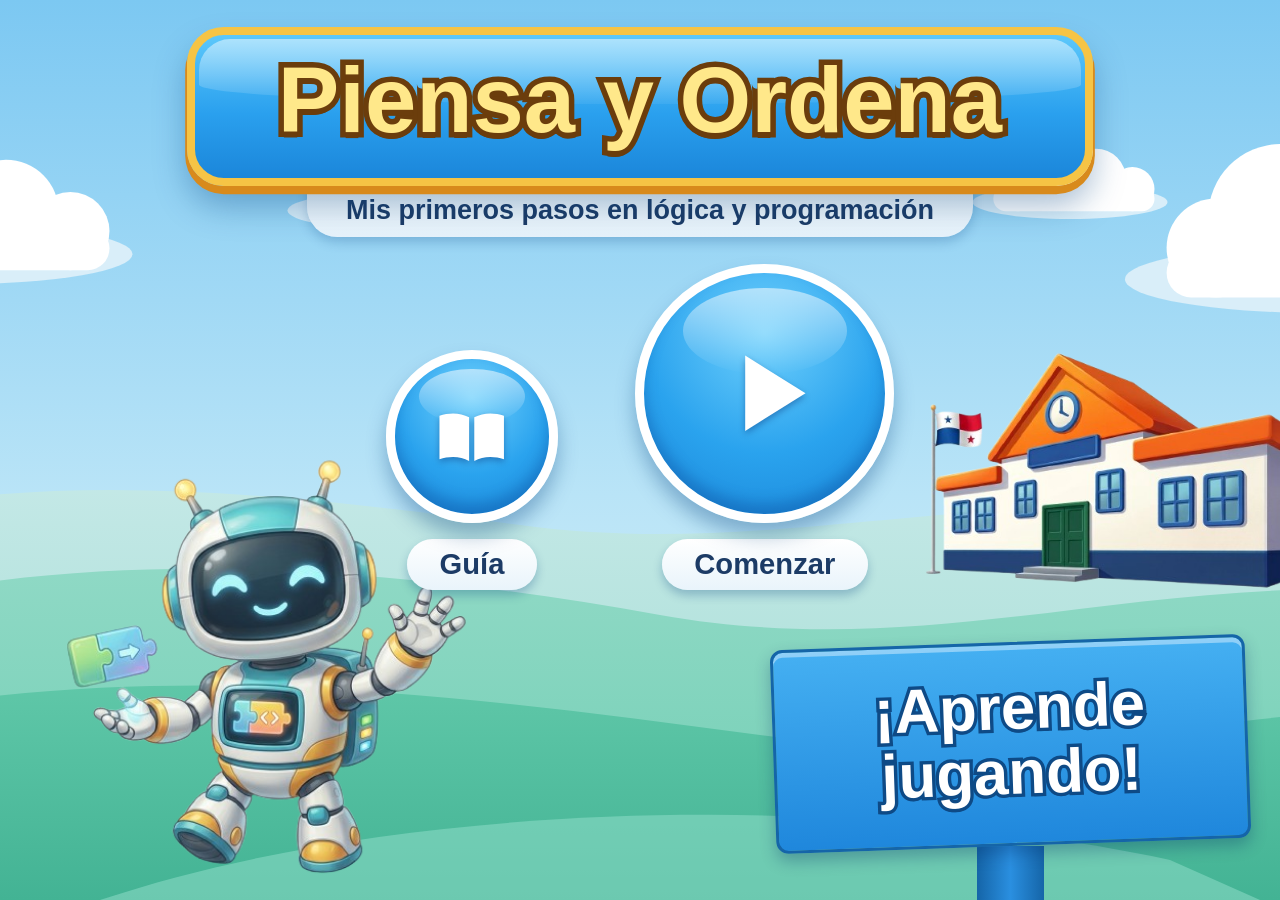
==== commit 8e9ec9dd: "Add new video files: aplauso.mp4, explicación parte 2.mp4, and saludo.mp4" ====
--- a/index.html
+++ b/index.html
@@ -34,7 +34,7 @@
         </a>
       </div>
 
-      <img class="escuela" src="img/escuela.svg" alt="">
+      <img class="escuela" src="img/escuela2.png" alt="">
       <img class="mascota" src="img/pixel.png" alt="">
       <div class="letrero">
         <p class="letrero-tabla">¡Aprende<br>jugando!</p>
--- a/css/estilos.css
+++ b/css/estilos.css
@@ -9,11 +9,11 @@
 :root {
   --tinta: #12294a;          /* texto y contornos */
   --cielo: #38c6f4;
-  --azul: #1a5fb4;
+  --azul: #1a5fb4;    /* botones de arriba y abajo*/
   --azul-oscuro: #134a8e;
   --amarillo: #ffc933;
-  --naranja: #e8730f;        /* botones redondos */
-  --naranja-oscuro: #c8500a; /* cinta */
+  --naranja: #e8730f;       
+  --naranja-oscuro: #1bb9ca; /* botones */
   --blanco: #ffffff;
   --borde: #b9d6ee;
 
@@ -341,6 +341,17 @@
   line-height: 1.15;
   border-bottom: 0.25rem solid var(--amarillo);
 }
+
+.tarjeta-top { display: flex; align-items: center; justify-content: flex-start; gap: 1rem; }
+.tarjeta-top .etiqueta-seccion { margin: 0; }
+.boton-volver {
+  display: inline-flex; align-items: center; gap: 0.4rem;
+  padding: 0.3rem 1rem; font-size: 1.05rem; font-weight: bold; text-decoration: none;
+  color: var(--blanco); background: var(--azul);
+  border-bottom: 0.25rem solid var(--azul-oscuro); border-radius: 0.8rem;
+}
+.boton-volver::before { content: "\2039"; font-size: 1.5rem; line-height: 1; }
+.boton-volver:focus-visible { outline: 0.3rem solid var(--tinta); outline-offset: 0.15rem; }
 
 .etiqueta-seccion {
   margin: 0 0 0.2rem;
@@ -583,7 +594,7 @@
 /* ---- Juego: ¡Encuentra el camino! ---- */
 .juego-cabecera { display: flex; flex-wrap: wrap; align-items: center; justify-content: space-between; gap: 0.3rem 1.5rem; }
 .juego-cabecera h2 { margin: 0 0 0.6rem; }
-.niveles { display: flex; gap: 0.6rem; margin: 0 0 0.6rem; padding: 0; list-style: none; }
+.niveles { display: flex; flex-wrap: wrap; gap: 0.6rem; margin: 0 0 0.6rem; padding: 0; list-style: none; }
 
 .nivel-btn {
   width: 2.8rem; height: 2.8rem;
@@ -747,6 +758,266 @@
 @keyframes encajar { 0% { transform: scale(0.4); } 65% { transform: scale(1.15); } 100% { transform: scale(1); } }
 @keyframes latido { 50% { box-shadow: 0 0 0 0.25rem rgba(26, 95, 180, 0.35); } }
 
+/* ---- Juego: ¡Ordena las instrucciones! (reutiliza .camino, .panel, .casilla, .pieza-bandeja, .btn-juego) ---- */
+.escena-mision {
+  position: relative;
+  width: min(100%, calc(46vh * 4 / 3));
+  aspect-ratio: 4 / 3;
+  margin: 0 auto;
+  overflow: hidden;
+  background: linear-gradient(#cfeefc 0 64%, #8fdc6a 64%);
+  border: 0.3rem solid var(--tinta);
+  border-radius: 1rem;
+}
+
+.pixel-escena { position: absolute; left: 3%; bottom: 4%; height: 62%; width: auto; }
+.pixel-escena.salta { animation: salta 0.5s ease 2; }
+.pixel-escena.sacude { animation: sacudir 0.6s; }
+
+.objeto-escena { position: absolute; right: 4%; bottom: 6%; width: 50%; }
+.objeto-escena svg { display: block; width: 100%; }
+.objeto-escena.pop svg { animation: encajar 0.5s ease; }
+
+.meta-escena {
+  position: absolute; top: 4%; right: 4%; width: 25%; padding: 2%;
+  background: var(--blanco); border: 0.25rem solid var(--amarillo); border-radius: 0.8rem;
+}
+.meta-escena svg { display: block; width: 100%; }
+.meta-escena::after {                          /* estrella: "así debe quedar" */
+  content: ""; position: absolute; top: -0.9rem; left: -0.9rem; width: 1.8rem; height: 1.8rem;
+  background: var(--amarillo);
+  clip-path: polygon(50% 0, 62% 35%, 98% 38%, 69% 60%, 79% 95%, 50% 74%, 21% 95%, 31% 60%, 2% 38%, 38% 35%);
+}
+.meta-escena.pulsa { animation: latido 1s ease-in-out 3; }
+
+.burbuja {
+  position: absolute; top: 6%; left: 30%; width: 26%; aspect-ratio: 1; padding: 3%;
+  background: var(--blanco); border: 0.25rem solid var(--tinta); border-radius: 1.2rem;
+  animation: encajar 0.35s ease;
+}
+.burbuja svg { display: block; width: 100%; height: 100%; }
+.burbuja.duda { border-style: dashed; border-color: var(--naranja-oscuro); }
+.burbuja.duda::after {
+  content: "?"; position: absolute; top: -0.9rem; right: -0.7rem; width: 1.9rem; height: 1.9rem;
+  font-size: 1.2rem; font-weight: bold; line-height: 1.9rem; text-align: center;
+  color: var(--blanco); background: var(--naranja-oscuro); border-radius: 50%;
+}
+
+.secuencia {
+  display: flex; flex-wrap: wrap; gap: 1rem 1.4rem;
+  margin: 0; padding: 0.8rem 0.9rem; list-style: none;
+  background: #f2f9ff; border: 0.2rem dashed var(--borde); border-radius: 1rem;
+}
+.paso { position: relative; }
+.paso:not(:last-child)::after {                /* flecha entre pasos */
+  content: ""; position: absolute; top: 50%; right: -1.05rem; margin-top: -0.5rem;
+  border-style: solid; border-width: 0.5rem 0 0.5rem 0.75rem;
+  border-color: transparent transparent transparent var(--azul);
+}
+.hueco { position: relative; width: 4.3rem; height: 4.3rem; padding: 0.3rem; touch-action: none; }
+.hueco.lleno { background: #e2f1fd; border: 0.2rem solid var(--azul); cursor: grab; }
+.hueco.activo { background: var(--amarillo); border-color: var(--tinta); }
+.hueco svg { pointer-events: none; }
+.num {
+  position: absolute; top: -0.6rem; left: -0.6rem; width: 1.7rem; height: 1.7rem;
+  font-size: 1rem; font-weight: bold; line-height: 1.7rem; text-align: center;
+  color: var(--blanco); background: var(--naranja-oscuro); border-radius: 50%; pointer-events: none;
+}
+
+.cartas { display: flex; flex-wrap: wrap; gap: 0.7rem; min-height: 4.3rem; }
+.carta { width: 4.3rem; height: 4.3rem; }
+.carta.pista { border-color: var(--amarillo); box-shadow: 0 0 0 0.25rem rgba(255, 201, 51, 0.85); }
+
+.btn-juego.ejecutar { display: flex; align-items: center; justify-content: center; padding: 0.3rem 1.6rem; }
+.btn-juego.ejecutar svg { width: 2.4rem; height: 2.4rem; fill: var(--blanco); }
+
+/* ---- Juego: ¡Descubre qué sigue! (reutiliza .casilla, .pieza-bandeja, .cuenta, .personaje, .globo, .camino, .panel) ---- */
+.patron {
+  display: flex; flex-wrap: wrap; justify-content: center; gap: 0.8rem 1.2rem;
+  margin: 0 0 1rem; padding: 1rem;
+  background: #f2f9ff; border: 0.3rem solid var(--tinta); border-radius: 1rem;
+}
+
+.celda { position: relative; width: 6rem; height: 6rem; min-width: 0; }
+.celda svg { width: 86%; height: 86%; }
+.celda.vacia { border-width: 0.25rem; }
+.celda.vacia::before { content: "?"; font-size: 2.6rem; font-weight: bold; color: var(--azul); }
+.celda.pista { border-color: var(--amarillo); box-shadow: 0 0 0 0.3rem rgba(255, 201, 51, 0.85); }
+
+.patron.agrupado .celda.g0 { background: #d6ecfb; border-color: var(--azul); }       /* los grupos que se repiten */
+.patron.agrupado .celda.g1 { background: #fff0c4; border-color: var(--naranja-oscuro); }
+
+.patron.cambios .celda:not(:last-child)::after {                                      /* flechas: cómo cambia cada figura */
+  content: ""; position: absolute; top: 50%; right: -1.05rem; margin-top: -0.5rem;
+  border-style: solid; border-width: 0.5rem 0 0.5rem 0.75rem;
+  border-color: transparent transparent transparent var(--naranja-oscuro);
+}
+
+.celda.ola svg { animation: ola 0.6s ease both; animation-delay: var(--d); }
+.celda.celebra svg { animation: salta 0.6s ease 2; animation-delay: var(--d); }
+@keyframes ola { 0%, 100% { transform: scale(1); } 45% { transform: scale(1.3) rotate(-6deg); } }
+
+/* ---- Juego: ¡La torre de los discos! ---- */
+.hanoi {
+  --alto: min(34vh, 18rem);
+  position: relative;
+  display: grid;
+  grid-template-columns: repeat(3, 1fr);
+  gap: 0.6rem;
+  height: calc(var(--alto) + 1.6rem);
+  margin: 0 0 1rem;
+  padding: 0.6rem 0.8rem 0;
+  overflow: hidden;
+  background: linear-gradient(#e4f4fd, #cfeefc);
+  border: 0.3rem solid var(--tinta);
+  border-radius: 1rem;
+}
+
+.varilla {
+  position: relative;
+  display: flex;
+  flex-direction: column-reverse;
+  align-items: center;
+  padding-bottom: 1rem;
+  border-radius: 0.8rem;
+  cursor: pointer;
+  touch-action: none;
+}
+.varilla::before {                              /* la varilla */
+  content: ""; position: absolute; bottom: 1rem;
+  width: 0.9rem; height: calc(var(--alto) - 0.4rem);
+  background: #9aa7b4; border: 0.15rem solid var(--tinta); border-radius: 0.5rem;
+}
+.varilla::after {                               /* la base */
+  content: ""; position: absolute; bottom: 0; left: 4%; right: 4%; height: 1rem;
+  background: var(--tinta); border-radius: 0.5rem;
+}
+.varilla.legal { background: rgba(46, 158, 91, 0.2); box-shadow: inset 0 0 0 0.25rem rgba(46, 158, 91, 0.85); }
+.varilla.pista-destino { background: rgba(255, 201, 51, 0.25); box-shadow: inset 0 0 0 0.3rem var(--amarillo); }
+.varilla:focus-visible { outline: 0.3rem solid var(--tinta); }
+
+.marca-meta {                                   /* estrella de la meta */
+  position: absolute; top: 0.2rem; width: 2.4rem; height: 2.4rem; background: var(--amarillo);
+  clip-path: polygon(50% 0, 62% 35%, 98% 38%, 69% 60%, 79% 95%, 50% 74%, 21% 95%, 31% 60%, 2% 38%, 38% 35%);
+}
+
+.disco {
+  position: relative; z-index: 1;
+  width: calc(var(--w) * 1%);
+  height: min(3.4rem, calc(var(--alto) / (var(--n) + 1.3)));
+  margin-bottom: 0.15rem;
+  background: var(--c);
+  border: 0.2rem solid var(--tinta); border-radius: 999px;
+  box-shadow: inset 0 0.45rem 0 rgba(255, 255, 255, 0.35);
+}
+.disco.elegido { transform: translateY(-0.7rem) scale(1.04); box-shadow: 0 0.5rem 0.7rem rgba(0, 0, 0, 0.3), inset 0 0.45rem 0 rgba(255, 255, 255, 0.35); }
+.disco.pista { animation: pulso-pista 0.9s ease-in-out 3; }
+.disco.sacude { animation: sacudir 0.5s; }
+.disco.encaja { animation: encajar 0.35s ease; }
+.disco.arrastrado { opacity: 0.3; }
+.disco-clon {
+  position: fixed; z-index: 60; margin: 0; pointer-events: none; transform: translate(-50%, -50%);
+  box-shadow: 0 0.6rem 0.8rem rgba(0, 0, 0, 0.3), inset 0 0.45rem 0 rgba(255, 255, 255, 0.35);
+}
+@keyframes pulso-pista { 50% { box-shadow: 0 0 0 0.4rem rgba(255, 201, 51, 0.95), inset 0 0.45rem 0 rgba(255, 255, 255, 0.35); } }
+
+.hanoi-pie { display: flex; flex-wrap: wrap; align-items: center; justify-content: space-between; gap: 0.8rem 1.5rem; }
+.personaje.compacto img { height: 5rem; }
+.hanoi-pie .personaje { flex: 1 1 20rem; min-width: 0; }
+.hanoi-pie .acciones-juego { flex: 0 1 auto; max-width: 100%; }
+.hanoi-pie .globo { margin: 0; }
+.btn-juego:disabled { opacity: 0.45; cursor: not-allowed; }
+
+/* Cómo se juega */
+.demo-caja { position: relative; }
+.hanoi.mini { --alto: 11rem; margin: 0; }
+.toque {
+  position: absolute; z-index: 5; width: 3rem; height: 3rem; margin: -1.5rem 0 0 -1.5rem;
+  background: rgba(26, 95, 180, 0.25); border: 0.3rem solid var(--azul); border-radius: 50%;
+  pointer-events: none; transition: left 0.6s ease, top 0.6s ease; animation: toque 1s ease-in-out infinite;
+}
+.no-signo {
+  position: absolute; z-index: 6; width: 3rem; height: 3rem; margin: -1.5rem 0 0 -1.5rem;
+  background: var(--blanco); border: 0.3rem solid var(--naranja-oscuro); border-radius: 50%; pointer-events: none;
+}
+.no-signo::before { content: ""; position: absolute; top: 50%; left: 12%; right: 12%; height: 0.3rem; margin-top: -0.15rem; background: var(--naranja-oscuro); transform: rotate(-45deg); }
+.demo-texto { min-height: 2.8rem; margin: 0.8rem 0 0; font-size: 1.3rem; font-weight: bold; text-align: center; }
+.demo-nav { display: flex; align-items: center; justify-content: center; gap: 0.8rem; }
+.demo-nav .btn-juego { min-width: 3.2rem; padding: 0.2rem 0.9rem; font-size: 1.8rem; line-height: 1; }
+.demo-puntos { display: flex; gap: 0.5rem; margin: 0; padding: 0; list-style: none; }
+.demo-punto { width: 0.9rem; height: 0.9rem; background: var(--borde); border-radius: 50%; }
+.demo-punto.activo { background: var(--azul); }
+@keyframes toque { 50% { transform: scale(1.3); opacity: 0.6; } }
+
+/* Felicitación final */
+.final-contenido { position: relative; text-align: center; }
+.trofeo { width: 6rem; height: 6rem; }
+.final-pixel { display: block; height: 8rem; width: auto; margin: 0 auto; animation: salta 0.6s ease infinite; }
+.final-contenido .acciones { justify-content: center; }
+
+@media (max-width: 800px) { .hanoi { --alto: min(32vh, 16rem); } }
+@media (max-width: 480px) {
+  .hanoi { gap: 0.3rem; padding: 0.4rem 0.4rem 0; }
+  .hanoi-pie .btn-juego { padding: 0.5rem 0.8rem; font-size: 1rem; }
+  .personaje.compacto img { height: 4.5rem; }
+}
+
+/* ---- Juego: ¡Construye al robot! (reutiliza .camino, .panel, .personaje, .pieza-bandeja, .btn-juego y los estilos de "Cómo se juega" y la felicitación final de la torre de discos) ---- */
+.taller {
+  position: relative;
+  width: min(100%, calc(42vh * 5 / 6));
+  aspect-ratio: 5 / 6;
+  margin: 0 auto;
+  overflow: hidden;
+  background: linear-gradient(#e4f4fd, #cfeefc);
+  border: 0.3rem solid var(--tinta);
+  border-radius: 1rem;
+}
+.taller > svg { display: block; width: 100%; height: 100%; }
+.taller.mini { width: 10rem; margin: 0; }
+
+.ranura { cursor: pointer; outline: none; }
+.ranura.fija { cursor: default; }
+.ranura:focus-visible .molde { stroke: var(--tinta); stroke-width: 3.5; }
+.ranura.cerca .molde { fill-opacity: 0.55; stroke: #2a8a4f; stroke-width: 3.5; stroke-dasharray: none; }   /* la pieza está cerca de su lugar */
+.ranura.pista .molde { animation: pulso-molde 0.9s ease-in-out 3; }
+.ranura.sacude { animation: sacude-svg 0.5s; }
+.pieza-puesta.encaja { transform-box: fill-box; transform-origin: center; animation: encajar 0.4s ease; }
+.taller.vivo > svg { transform-origin: 50% 100%; animation: cobra-vida 0.8s ease-in-out 4; }   /* el robot cobra vida */
+
+.modelo {
+  position: absolute; top: 0.4rem; right: 0.4rem; width: 28%; padding: 0.2rem;
+  background: var(--blanco); border: 0.2rem solid var(--amarillo); border-radius: 0.7rem;
+}
+.modelo svg { display: block; width: 100%; }
+
+.progreso { display: flex; gap: 0.3rem; }
+.progreso span { flex: 1; height: 0.9rem; background: var(--borde); border-radius: 999px; }
+.progreso span.lleno { background: #2a8a4f; }
+
+.ficha { width: 3.3rem; height: 3.3rem; }
+.ficha.pista { border-color: var(--amarillo); box-shadow: 0 0 0 0.25rem rgba(255, 201, 51, 0.9); animation: latido 1s ease-in-out 3; }
+
+.sobrantes { padding: 0.5rem 0.7rem 0.6rem; border: 0.2rem dashed var(--naranja-oscuro); border-radius: 1rem; }
+.sobrantes.cerca { background: #fff0d0; }
+.sobrantes .rotulo { margin: 0 0 0.4rem; font-size: 1rem; color: var(--naranja-oscuro); }
+.sobrantes .bandeja { min-height: 3.3rem; }
+
+.camino-robot { grid-template-columns: minmax(0, 0.75fr) minmax(0, 1.25fr); }   /* más ancho para las piezas */
+.camino-robot .bandeja { gap: 0.6rem; }
+.camino > .hanoi-pie { grid-column: 1 / -1; }
+.robot-demo { display: flex; align-items: center; justify-content: center; gap: 2rem; padding: 0.8rem; background: #f2f9ff; border-radius: 1rem; }
+
+@keyframes pulso-molde { 50% { stroke-width: 6; fill-opacity: 0.6; } }
+@keyframes sacude-svg { 25% { transform: translateX(-3px); } 75% { transform: translateX(3px); } }
+@keyframes cobra-vida {
+  0%, 100% { transform: scale(1) rotate(0); }
+  30% { transform: scale(0.97, 1.06) translateY(-2%); }
+  60% { transform: scale(1.03) rotate(-2deg); }
+}
+
+@media (max-width: 800px) { .taller { width: min(100%, calc(38vh * 5 / 6)); } }
+
 /* ==========================================================
    Pantallas anchas (computadoras y tabletas en horizontal)
    Título en una sola línea y tamaño calculado con más holgura,
@@ -780,6 +1051,7 @@
   .mapa-lista { grid-template-columns: repeat(2, 1fr); }
   .camino { grid-template-columns: 1fr; }
   .rejilla { width: min(100%, 46vh); }
+  .escena-mision { width: min(100%, calc(40vh * 4 / 3)); }
   .tablero { width: min(100%, calc(40vh * var(--cols) / var(--filas))); }
   .tarjeta { padding: 1.25rem 1.25rem 1.5rem; }
 }
@@ -790,6 +1062,10 @@
   .letrero { width: 42vw; }
   .escuela { display: none; }
   .subtitulo { font-size: 1.1rem; }
+  .celda { width: 4.2rem; height: 4.2rem; }
+  .niveles { gap: 0.4rem; }
+  .nivel-btn { width: 2.4rem; height: 2.4rem; font-size: 1.1rem; }
+  .patron { gap: 0.6rem 0.9rem; padding: 0.7rem; }
   .interna { padding: 1rem 0.75rem 1.25rem; }
   .tarjeta h2 { font-size: 1.7rem; }
   .personaje img { height: 5.5rem; }
